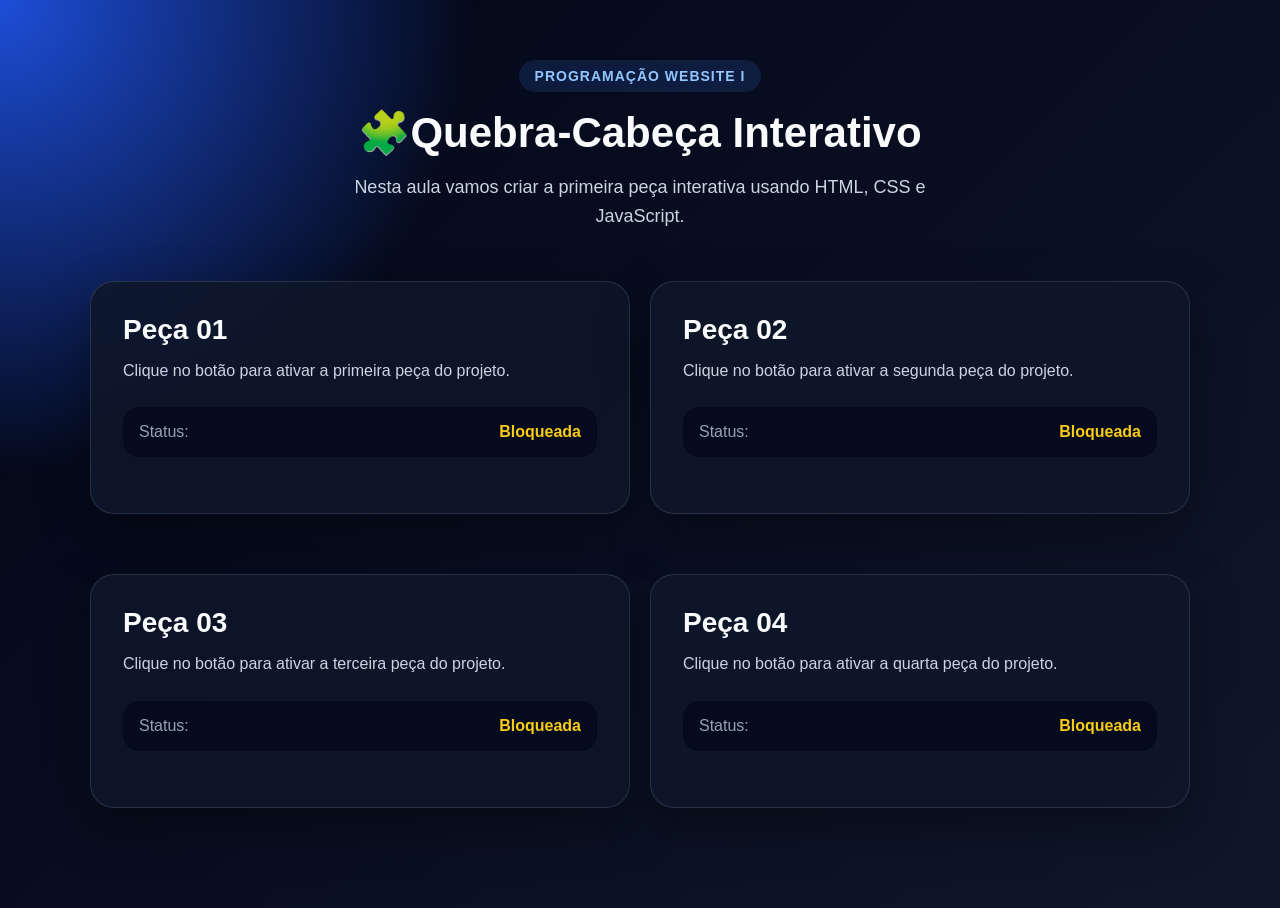
==== index.html @ a32e6066 "Atualizando tudo" ====
<!DOCTYPE html>
<html lang="pt-BR">
<head>
  <!-- Define o padrão de caracteres da página -->
  <meta charset="UTF-8">

  <!-- Deixa a página adaptável para celular e computador -->
  <meta name="viewport" content="width=device-width, initial-scale=1.0">

  <!-- Título que aparece na aba do navegador -->
  <title>Quebra-Cabeça Interativo</title>

  <!-- Conecta o arquivo CSS ao HTML -->
  <link rel="stylesheet" href="css/style.css">
</head>
<body>

  <!-- Área principal da página -->
  <main class="container">

    <!-- Cabeçalho da página -->
    <header class="hero">
      <p class="tag">Programação Website I</p>

      <h1>🧩Quebra-Cabeça Interativo</h1>

      <p class="descricao">
        Nesta aula vamos criar a primeira peça interativa usando HTML, CSS e JavaScript.
      </p>
    </header>
    
  <!-- Organização dos sections um do lado do outro--> 
<div class="Organizar">
  
  <!-- Área onde ficará o projeto -->
  <section class="area-projeto">
    
    <!-- Card com informações -->    
    <div id = "peca1" class="card-info">
      <h2>Peça 01</h2>

      <p id = "textoPeca1">Clique no botão para ativar a primeira peça do projeto.</p>
      
      <!-- Área que mostra o status da peça -->
      <div class="status-box">
        <span>Status:</span>
        <strong id="statusTexto1">Bloqueada</strong>
      </div>

    </div>

  </section>
  
  <!-- Área onde ficará o projeto -->
  <section class="area-projeto">

    <!-- Card com informações -->     
    <div class="card-info">
      <h2>Peça 02</h2>

      <p>Clique no botão para ativar a segunda peça do projeto.</p>

      <!-- Área que mostra o status da peça -->
      <div class="status-box">
        <span>Status:</span>
        <strong id="statusTexto2">Bloqueada</strong>
      </div>

    </div>

  </section>

  <!-- Área onde ficará o projeto -->
  <section class="area-projeto">

    <!-- Card com informações -->    
    <div class="card-info">
      <h2>Peça 03</h2>

      <p>Clique no botão para ativar a terceira peça do projeto.</p>

      <!-- Área que mostra o status da peça -->
      <div class="status-box">
        <span>Status:</span>
        <strong id="statusTexto3">Bloqueada</strong>
      </div>

    </div>

  </section>

  <!-- Área onde ficará o projeto -->
  <section class="area-projeto">

    <!-- Card com informações --> 
    <div class="card-info">
      <h2>Peça 04</h2>

      <p>Clique no botão para ativar a quarta peça do projeto.</p>
    
      <!-- Área que mostra o status da peça -->
      <div class="status-box">
        <span>Status:</span>
        <strong id="statusTexto4">Bloqueada</strong>
      </div>
    </div>
  </section>

</div>

  </main>

  <!-- Conecta o JavaScript ao HTML -->
  <script src="js/script.js"></script>
</body>
</html>
---- css/style.css ----
/* Remove margens e espaçamentos padrões dos navegadores */
* {
  margin: 0;
  padding: 0;
  box-sizing: border-box;
}

/* Estiliza o corpo da página */
body {
  min-height: 100vh;
  font-family: Arial, Helvetica, sans-serif;
  background:
    radial-gradient(circle at top left, #1d4ed8, transparent 30%),
    linear-gradient(135deg, #020617, #0f172a);
  color: #f8fafc;
}
/* Define largura máxima do conteúdo */
.container {
  width: 90%;
  max-width: 1100px;
  margin: 0 auto;
  padding: 60px 0;
}

.Organizar {
  display: grid;
  grid-template-columns: 1fr 1fr; /* 2 colunas */
  gap: 20px;
}

/* Centraliza o cabeçalho */
.hero {
  text-align: center;
  margin-bottom: 50px;
}

/* Estiliza a etiqueta superior */
.tag {
  display: inline-block;
  padding: 8px 16px;
  margin-bottom: 16px;
  border-radius: 999px;
  background-color: rgba(59, 130, 246, 0.15);
  color: #93c5fd;
  font-size: 14px;
  font-weight: bold;
  letter-spacing: 1px;
  text-transform: uppercase;
}

/* Estiliza o título principal */
.hero h1 {
  font-size: 42px;
  margin-bottom: 16px;
}

/* Estiliza o parágrafo de descrição */
.descricao {
  max-width: 650px;
  margin: 0 auto;
  color: #cbd5e1;
  font-size: 18px;
  line-height: 1.6;
}

/* Divide a área do projeto em duas colunas */
.area-projeto {
  flex: 1;
  gap: 32px;
  align-items: center;
}

/* Estiliza o card de informações */
.card-info {
  background-color: rgba(15, 23, 42, 0.85);
  border: 1px solid rgba(148, 163, 184, 0.2);
  border-radius: 24px;
  padding: 32px;
  box-shadow: 0 20px 50px rgba(0, 0, 0, 0.35);
  margin-bottom: 40px;
}

/* Estiliza o título do card */
.card-info h2 {
  font-size: 28px;
  margin-bottom: 12px;
}

/* Estiliza o texto do card */
.card-info p {
  color: #cbd5e1;
  line-height: 1.6;
  margin-bottom: 24px;
}

/* Estiliza a caixa de status */
.status-box {
  display: flex;
  justify-content: space-between;
  align-items: center;
  background-color: rgba(2, 6, 23, 0.7);
  border-radius: 16px;
  padding: 16px;
  margin-bottom: 24px;
  flex: 1;
}

/* Estiliza o texto "Status:" */
.status-box span {
  color: #94a3b8;
}

/* Estiliza o texto do status */
.status-box strong {
  color: #facc15;
}

/* Estiliza o botão principal */
.btn-principal {
  width: 100%;
  padding: 15px 20px;
  border: none;
  border-radius: 16px;
  background: linear-gradient(135deg, #2563eb, #7c3aed);
  color: white;
  font-size: 16px;
  font-weight: bold;
  cursor: pointer;
  transition: 0.3s;
}

/* Efeito quando passa o mouse no botão */
.btn-principal:hover {
  transform: translateY(-3px);
  box-shadow: 0 12px 30px rgba(37, 99, 235, 0.35);
}

/* Estiliza a peça do quebra-cabeça */
.peca {
  min-height: 340px;
  border-radius: 32px;
  display: flex;
  justify-content: center;
  align-items: center;
  transition: 0.4s;
  overflow: hidden;
  margin-bottom: 30px;
}

/* Cria um brilho visual na peça */
.peca::before {
  content: "";
  position: absolute;
  inset: 0;
  background: linear-gradient(135deg, transparent, rgba(255, 255, 255, 0.15));
}

/* Organiza o conteúdo interno da peça */
.peca-conteudo {
  position: relative;
  text-align: center;
  padding: 30px;
}

/* Estiliza o ícone da peça */
.icone {
  display: block;
  font-size: 70px;
  margin-bottom: 20px;
}

/* Estiliza o título da peça */
.peca h3 {
  font-size: 30px;
  margin-bottom: 12px;
}

/* Estiliza o texto da peça */
.peca p {
  color: #e2e8f0;
  font-size: 18px;
}

/* Estado inicial da peça */
.bloqueada {
  background: linear-gradient(135deg, #334155, #0f172a);
  border: 2px solid rgba(148, 163, 184, 0.2);
  filter: grayscale(40%);
}

/* Estado ativado da peça */
.ativa {
  background: linear-gradient(135deg, #16a34a, #22c55e);
  border: 2px solid rgba(187, 247, 208, 0.6);
  box-shadow: 0 25px 60px rgba(34, 197, 94, 0.35);
  transform: scale(1.03);
}

/* Altera a cor do título quando a peça está ativa */
.ativa h3 {
  color: #ffffff;
}

/* Adaptação para telas menores */
@media (max-width: 800px) {
  .area-projeto {
    grid-template-columns: 1fr;
  }

  .hero h1 {
    font-size: 32px;
  }
}
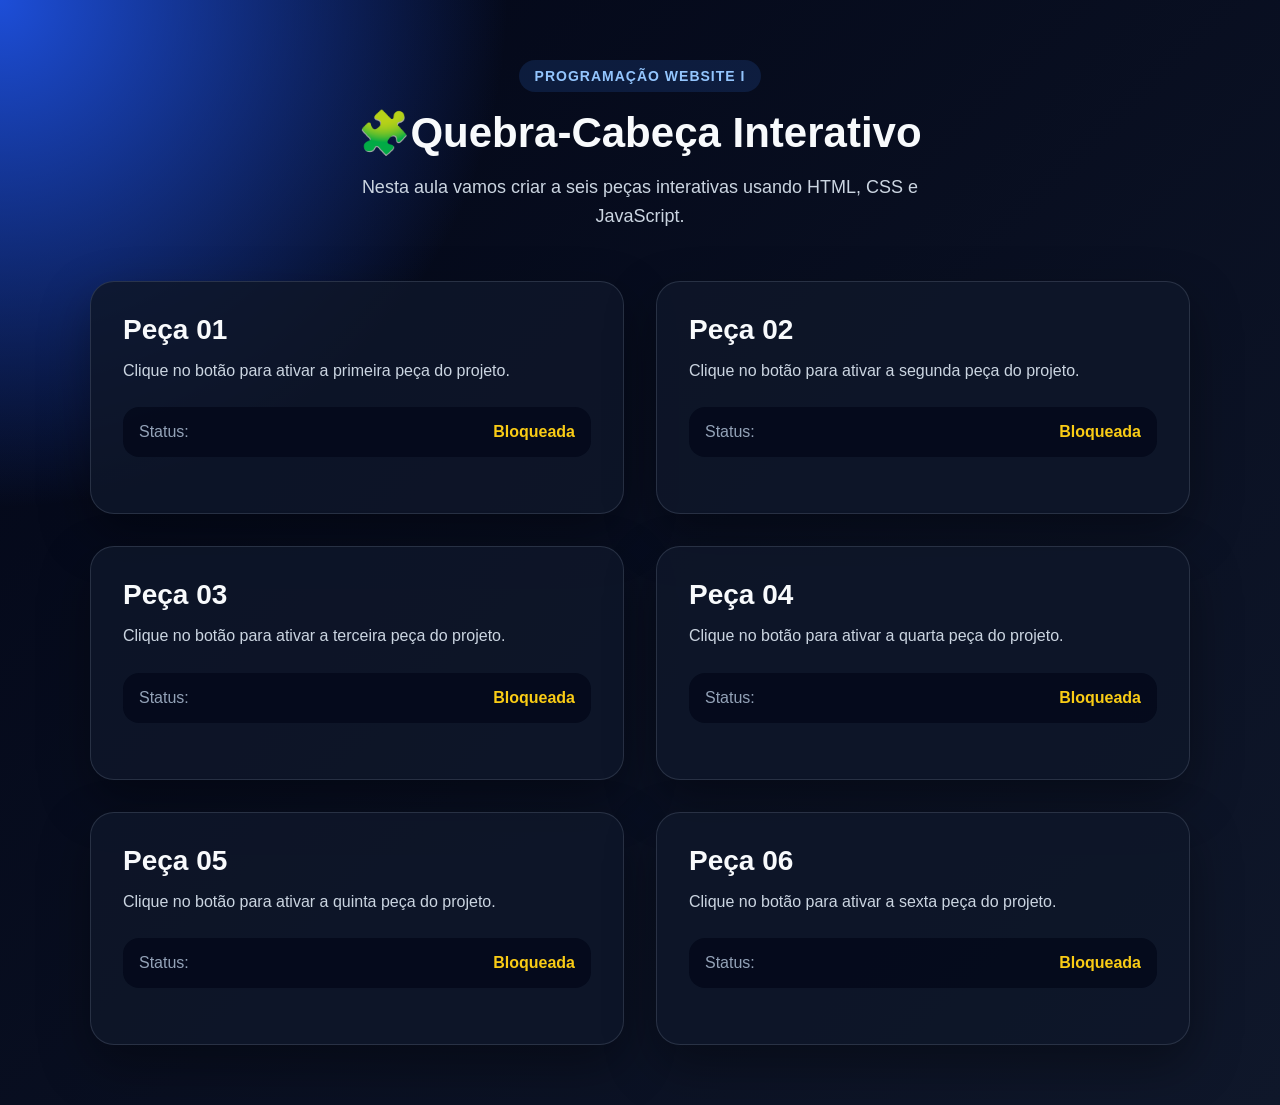
==== commit 4f647f3f: "Arrumando erros e adicionando informações importantes" ====
--- a/index.html
+++ b/index.html
@@ -25,23 +25,20 @@
       <h1>🧩Quebra-Cabeça Interativo</h1>
 
       <p class="descricao">
-        Nesta aula vamos criar a primeira peça interativa usando HTML, CSS e JavaScript.
+        Nesta aula vamos criar a seis peças interativas usando HTML, CSS e JavaScript.
       </p>
     </header>
+  
+   <!-- Área onde ficará o projeto -->
+   <section class="area-projeto">
     
-  <!-- Organização dos sections um do lado do outro--> 
-<div class="Organizar">
-  
-  <!-- Área onde ficará o projeto -->
-  <section class="area-projeto">
-    
-    <!-- Card com informações -->    
+    <!-- Peca 1 com informações -->    
     <div id = "peca1" class="card-info">
       <h2>Peça 01</h2>
 
       <p id = "textoPeca1">Clique no botão para ativar a primeira peça do projeto.</p>
       
-      <!-- Área que mostra o status da peça -->
+      <!-- Área que mostra o status da peça 1 -->
       <div class="status-box">
         <span>Status:</span>
         <strong id="statusTexto1">Bloqueada</strong>
@@ -49,18 +46,13 @@
 
     </div>
 
-  </section>
-  
-  <!-- Área onde ficará o projeto -->
-  <section class="area-projeto">
-
-    <!-- Card com informações -->     
+    <!-- Peça 2 com informações -->     
     <div class="card-info">
       <h2>Peça 02</h2>
 
       <p>Clique no botão para ativar a segunda peça do projeto.</p>
 
-      <!-- Área que mostra o status da peça -->
+      <!-- Área que mostra o status da peça 2 -->
       <div class="status-box">
         <span>Status:</span>
         <strong id="statusTexto2">Bloqueada</strong>
@@ -68,18 +60,13 @@
 
     </div>
 
-  </section>
-
-  <!-- Área onde ficará o projeto -->
-  <section class="area-projeto">
-
-    <!-- Card com informações -->    
+    <!-- Peça 3 com informações -->    
     <div class="card-info">
       <h2>Peça 03</h2>
 
       <p>Clique no botão para ativar a terceira peça do projeto.</p>
 
-      <!-- Área que mostra o status da peça -->
+      <!-- Área que mostra o status da peça 3 -->
       <div class="status-box">
         <span>Status:</span>
         <strong id="statusTexto3">Bloqueada</strong>
@@ -87,26 +74,46 @@
 
     </div>
 
-  </section>
-
-  <!-- Área onde ficará o projeto -->
-  <section class="area-projeto">
-
-    <!-- Card com informações --> 
+    <!-- peça 4 com informações --> 
     <div class="card-info">
       <h2>Peça 04</h2>
 
       <p>Clique no botão para ativar a quarta peça do projeto.</p>
     
-      <!-- Área que mostra o status da peça -->
+      <!-- Área que mostra o status da peça 4 -->
       <div class="status-box">
         <span>Status:</span>
         <strong id="statusTexto4">Bloqueada</strong>
       </div>
     </div>
+
+    <!-- peça 5 com informações --> 
+    <div class="card-info">
+      <h2>Peça 05</h2>
+
+      <p>Clique no botão para ativar a quinta peça do projeto.</p>
+    
+      <!-- Área que mostra o status da peça 5 -->
+      <div class="status-box">
+        <span>Status:</span>
+        <strong id="statusTexto5">Bloqueada</strong>
+      </div>
+    </div>
+    
+    <!-- peça 6 com informações --> 
+    <div class="card-info">
+      <h2>Peça 06</h2>
+
+      <p>Clique no botão para ativar a sexta peça do projeto.</p>
+    
+      <!-- Área que mostra o status da peça 6 -->
+      <div class="status-box">
+        <span>Status:</span>
+        <strong id="statusTexto6">Bloqueada</strong>
+      </div>
+    </div>    
+
   </section>
-
-</div>
 
   </main>
 
--- a/css/style.css
+++ b/css/style.css
@@ -65,9 +65,11 @@
 
 /* Divide a área do projeto em duas colunas */
 .area-projeto {
-  flex: 1;
   gap: 32px;
   align-items: center;
+  display: grid;
+  grid-template-columns: 1fr 1fr;
+
 }
 
 /* Estiliza o card de informações */
@@ -77,7 +79,6 @@
   border-radius: 24px;
   padding: 32px;
   box-shadow: 0 20px 50px rgba(0, 0, 0, 0.35);
-  margin-bottom: 40px;
 }
 
 /* Estiliza o título do card */
@@ -115,46 +116,6 @@
   color: #facc15;
 }
 
-/* Estiliza o botão principal */
-.btn-principal {
-  width: 100%;
-  padding: 15px 20px;
-  border: none;
-  border-radius: 16px;
-  background: linear-gradient(135deg, #2563eb, #7c3aed);
-  color: white;
-  font-size: 16px;
-  font-weight: bold;
-  cursor: pointer;
-  transition: 0.3s;
-}
-
-/* Efeito quando passa o mouse no botão */
-.btn-principal:hover {
-  transform: translateY(-3px);
-  box-shadow: 0 12px 30px rgba(37, 99, 235, 0.35);
-}
-
-/* Estiliza a peça do quebra-cabeça */
-.peca {
-  min-height: 340px;
-  border-radius: 32px;
-  display: flex;
-  justify-content: center;
-  align-items: center;
-  transition: 0.4s;
-  overflow: hidden;
-  margin-bottom: 30px;
-}
-
-/* Cria um brilho visual na peça */
-.peca::before {
-  content: "";
-  position: absolute;
-  inset: 0;
-  background: linear-gradient(135deg, transparent, rgba(255, 255, 255, 0.15));
-}
-
 /* Organiza o conteúdo interno da peça */
 .peca-conteudo {
   position: relative;
@@ -181,6 +142,7 @@
   font-size: 18px;
 }
 
+/* ---Ativado pelo Script--- */
 /* Estado inicial da peça */
 .bloqueada {
   background: linear-gradient(135deg, #334155, #0f172a);
@@ -196,11 +158,6 @@
   transform: scale(1.03);
 }
 
-/* Altera a cor do título quando a peça está ativa */
-.ativa h3 {
-  color: #ffffff;
-}
-
 /* Adaptação para telas menores */
 @media (max-width: 800px) {
   .area-projeto {
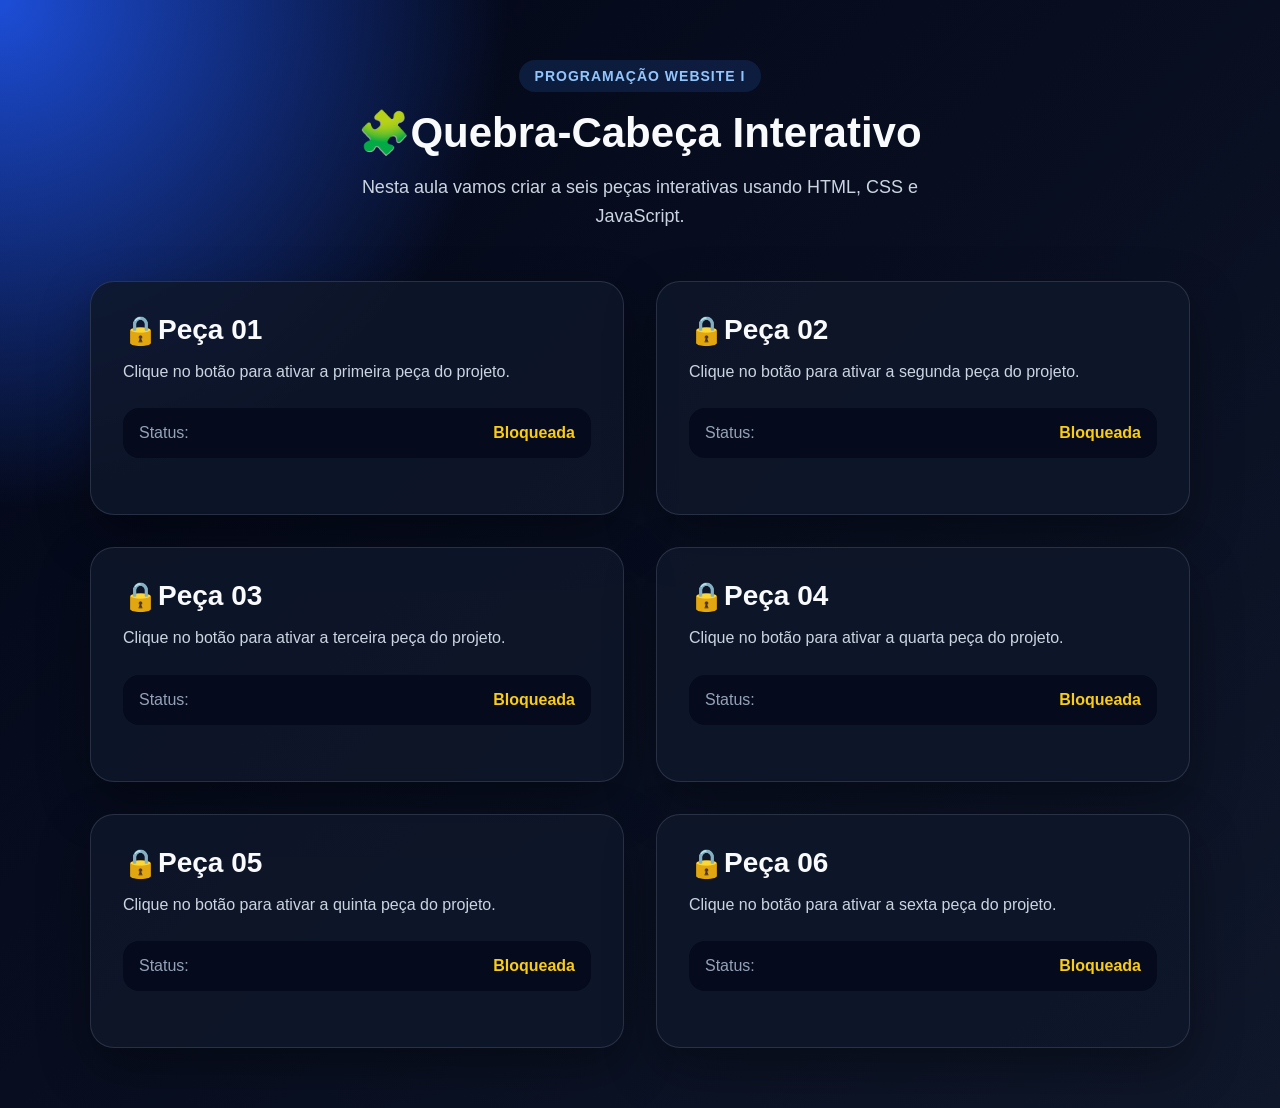
==== commit 923d0a7b: "Quase finalizado, apenas falta adicionar a função da peça 5 e 4, e possivelmente alguns erros" ====
--- a/index.html
+++ b/index.html
@@ -34,82 +34,100 @@
     
     <!-- Peca 1 com informações -->    
     <div id = "peca1" class="card-info">
-      <h2>Peça 01</h2>
+      <div class = "tituloPeca">
+        <h2  id = "iconePeca1" class = "iconePeca">🔒</h2>
+        <h2>Peça 01</h2>
+      </div>
 
       <p id = "textoPeca1">Clique no botão para ativar a primeira peça do projeto.</p>
       
       <!-- Área que mostra o status da peça 1 -->
       <div class="status-box">
         <span>Status:</span>
-        <strong id="statusTexto1">Bloqueada</strong>
+        <strong>Bloqueada</strong>
       </div>
 
     </div>
 
     <!-- Peça 2 com informações -->     
-    <div class="card-info">
-      <h2>Peça 02</h2>
+    <div id = "peca2" class="card-info">
+      <div class = "tituloPeca">
+        <h2 id = "iconePeca2" class = "iconePeca">🔒</h2>      
+        <h2>Peça 02</h2>
+      </div>
 
-      <p>Clique no botão para ativar a segunda peça do projeto.</p>
+      <p id = "textoPeca2">Clique no botão para ativar a segunda peça do projeto.</p>
 
       <!-- Área que mostra o status da peça 2 -->
       <div class="status-box">
         <span>Status:</span>
-        <strong id="statusTexto2">Bloqueada</strong>
+        <strong>Bloqueada</strong>
       </div>
 
     </div>
 
     <!-- Peça 3 com informações -->    
-    <div class="card-info">
-      <h2>Peça 03</h2>
+    <div id = "peca3" class="card-info">
+      <div class = "tituloPeca">
+        <h2 id = "iconePeca3" class = "iconePeca">🔒</h2>      
+        <h2>Peça 03</h2>
+      </div>
 
-      <p>Clique no botão para ativar a terceira peça do projeto.</p>
+      <p id = "textoPeca3">Clique no botão para ativar a terceira peça do projeto.</p>
 
       <!-- Área que mostra o status da peça 3 -->
       <div class="status-box">
         <span>Status:</span>
-        <strong id="statusTexto3">Bloqueada</strong>
+        <strong>Bloqueada</strong>
       </div>
 
     </div>
 
     <!-- peça 4 com informações --> 
-    <div class="card-info">
-      <h2>Peça 04</h2>
+    <div id = "peca4" class="card-info">
+      <div class = "tituloPeca">
+        <h2 id = "iconePeca4" class = "iconePeca">🔒</h2>      
+        <h2>Peça 04</h2>
+      </div>
 
-      <p>Clique no botão para ativar a quarta peça do projeto.</p>
+      <p id = "textoPeca4">Clique no botão para ativar a quarta peça do projeto.</p>
     
       <!-- Área que mostra o status da peça 4 -->
       <div class="status-box">
         <span>Status:</span>
-        <strong id="statusTexto4">Bloqueada</strong>
+        <strong>Bloqueada</strong>
       </div>
     </div>
 
     <!-- peça 5 com informações --> 
-    <div class="card-info">
-      <h2>Peça 05</h2>
+    <div id = "peca5" class="card-info">
+      <div class = "tituloPeca">
+        <h2 id = "iconePeca5" class = "iconePeca">🔒</h2>      
+        <h2>Peça 05</h2>
+      </div>        
 
-      <p>Clique no botão para ativar a quinta peça do projeto.</p>
+      <p id = "textoPeca5">Clique no botão para ativar a quinta peça do projeto.</p>
     
       <!-- Área que mostra o status da peça 5 -->
       <div class="status-box">
         <span>Status:</span>
-        <strong id="statusTexto5">Bloqueada</strong>
+        <strong>Bloqueada</strong>
       </div>
     </div>
     
     <!-- peça 6 com informações --> 
-    <div class="card-info">
-      <h2>Peça 06</h2>
+    <div id = "peca6" class="card-info">
+      <div class = "tituloPeca">
+        <h2 id = "iconePeca6" class = "iconePeca">🔒</h2>      
+        <h2>Peça 06</h2>
+      </div>
 
-      <p>Clique no botão para ativar a sexta peça do projeto.</p>
+      <p id = "textoPeca6">Clique no botão para ativar a sexta peça do projeto.</p>
     
       <!-- Área que mostra o status da peça 6 -->
       <div class="status-box">
         <span>Status:</span>
-        <strong id="statusTexto6">Bloqueada</strong>
+        <strong>Bloqueada</strong>
       </div>
     </div>    
 
--- a/css/style.css
+++ b/css/style.css
@@ -94,6 +94,12 @@
   margin-bottom: 24px;
 }
 
+/* Faz o titulo ficar ao lado do icone*/
+.tituloPeca{
+  display: flex;
+  align-items: stretch;
+}
+
 /* Estiliza a caixa de status */
 .status-box {
   display: flex;
@@ -143,12 +149,6 @@
 }
 
 /* ---Ativado pelo Script--- */
-/* Estado inicial da peça */
-.bloqueada {
-  background: linear-gradient(135deg, #334155, #0f172a);
-  border: 2px solid rgba(148, 163, 184, 0.2);
-  filter: grayscale(40%);
-}
 
 /* Estado ativado da peça */
 .ativa {
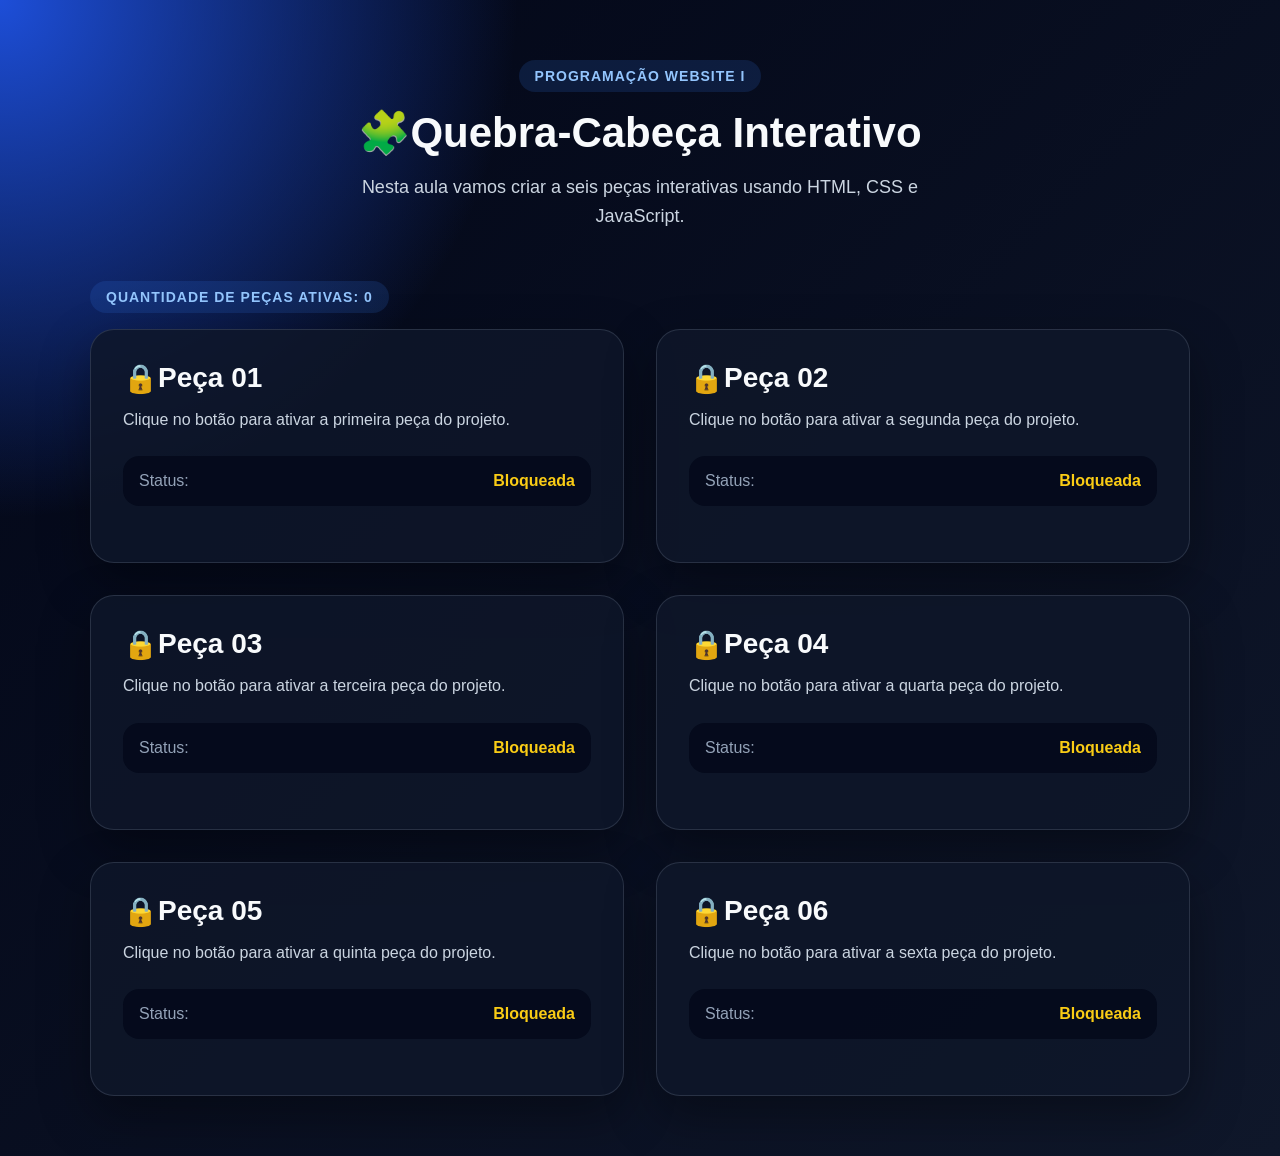
==== commit 533c50b5: "Finalizado" ====
--- a/index.html
+++ b/index.html
@@ -28,10 +28,12 @@
         Nesta aula vamos criar a seis peças interativas usando HTML, CSS e JavaScript.
       </p>
     </header>
-  
+
+   <!-- Contador de peças ativadas no momento -->    
+    <p id = "Contador" class="tag">Quantidade de peças ativas: 0</p>
+
    <!-- Área onde ficará o projeto -->
    <section class="area-projeto">
-    
     <!-- Peca 1 com informações -->    
     <div id = "peca1" class="card-info">
       <div class = "tituloPeca">
@@ -119,14 +121,14 @@
     <div id = "peca6" class="card-info">
       <div class = "tituloPeca">
         <h2 id = "iconePeca6" class = "iconePeca">🔒</h2>      
-        <h2>Peça 06</h2>
+        <h2 id = "EasterEgg2">Peça 06</h2>
       </div>
 
       <p id = "textoPeca6">Clique no botão para ativar a sexta peça do projeto.</p>
     
       <!-- Área que mostra o status da peça 6 -->
       <div class="status-box">
-        <span>Status:</span>
+        <span id = "EasterEgg">Status:</span>
         <strong>Bloqueada</strong>
       </div>
     </div>    
--- a/css/style.css
+++ b/css/style.css
@@ -14,18 +14,13 @@
     linear-gradient(135deg, #020617, #0f172a);
   color: #f8fafc;
 }
+
 /* Define largura máxima do conteúdo */
 .container {
   width: 90%;
   max-width: 1100px;
   margin: 0 auto;
   padding: 60px 0;
-}
-
-.Organizar {
-  display: grid;
-  grid-template-columns: 1fr 1fr; /* 2 colunas */
-  gap: 20px;
 }
 
 /* Centraliza o cabeçalho */
@@ -129,23 +124,9 @@
   padding: 30px;
 }
 
-/* Estiliza o ícone da peça */
-.icone {
-  display: block;
-  font-size: 70px;
-  margin-bottom: 20px;
-}
-
-/* Estiliza o título da peça */
-.peca h3 {
-  font-size: 30px;
-  margin-bottom: 12px;
-}
-
-/* Estiliza o texto da peça */
-.peca p {
-  color: #e2e8f0;
-  font-size: 18px;
+/* adição de hover */
+.card-info:hover{
+  transform: scale(1.05);
 }
 
 /* ---Ativado pelo Script--- */
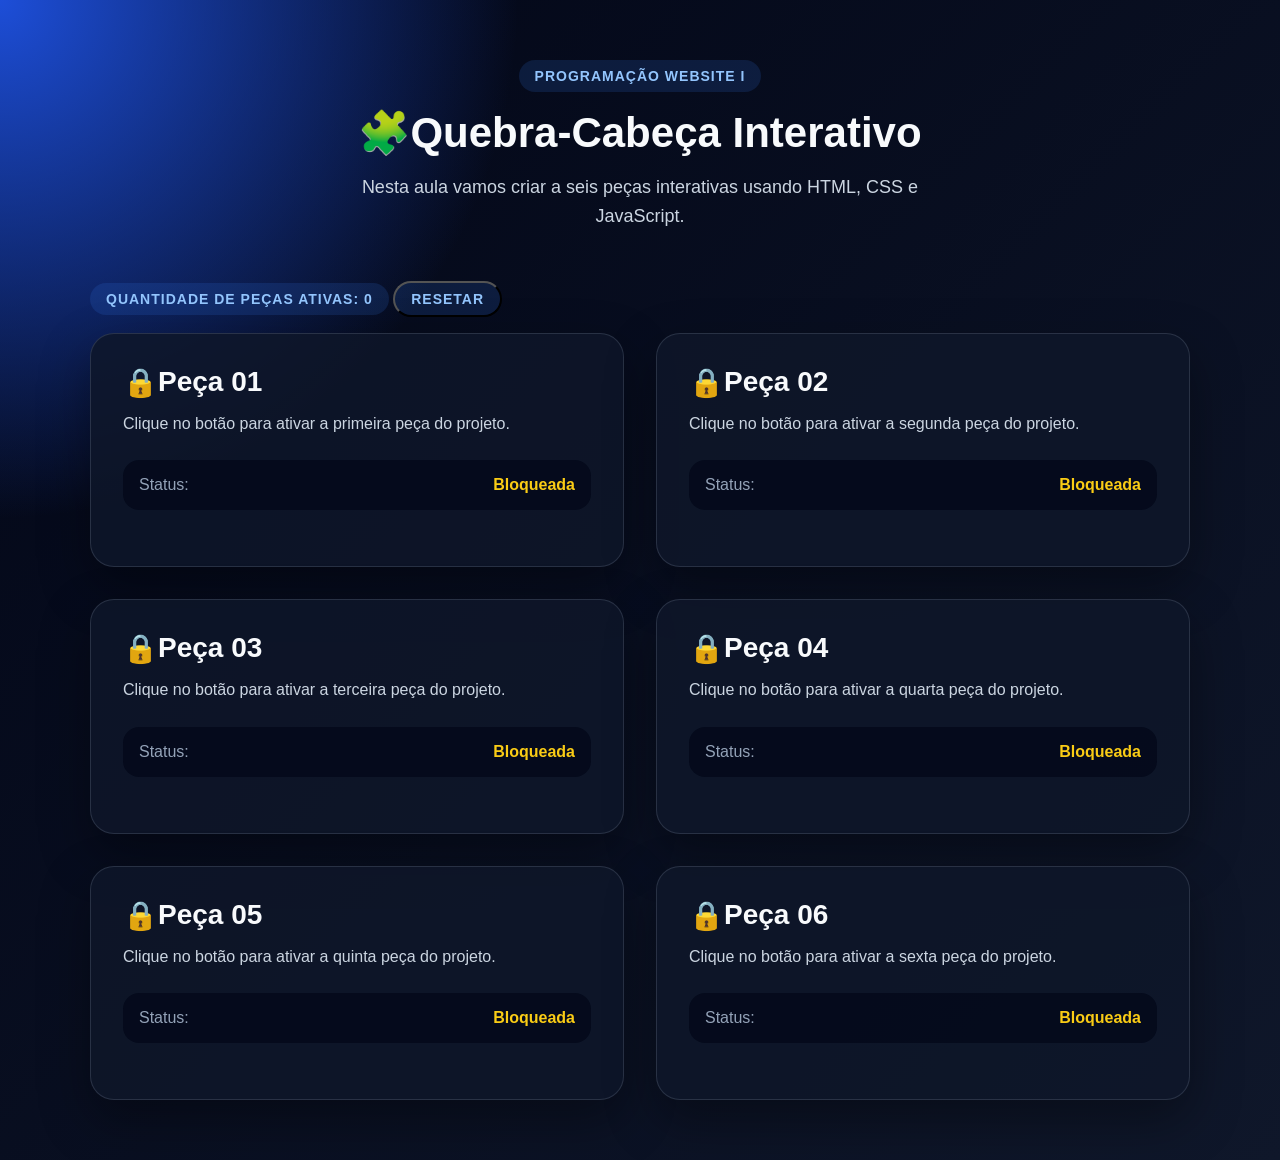
==== commit dd2a5f60: "em desenvolvimento" ====
--- a/index.html
+++ b/index.html
@@ -31,6 +31,8 @@
 
    <!-- Contador de peças ativadas no momento -->    
     <p id = "Contador" class="tag">Quantidade de peças ativas: 0</p>
+
+    <button class = "tag" onclick="resetarJogo()">Resetar</button>
 
    <!-- Área onde ficará o projeto -->
    <section class="area-projeto">
@@ -133,7 +135,7 @@
       </div>
     </div>    
 
-  </section>
+  </section>  
 
   </main>
 
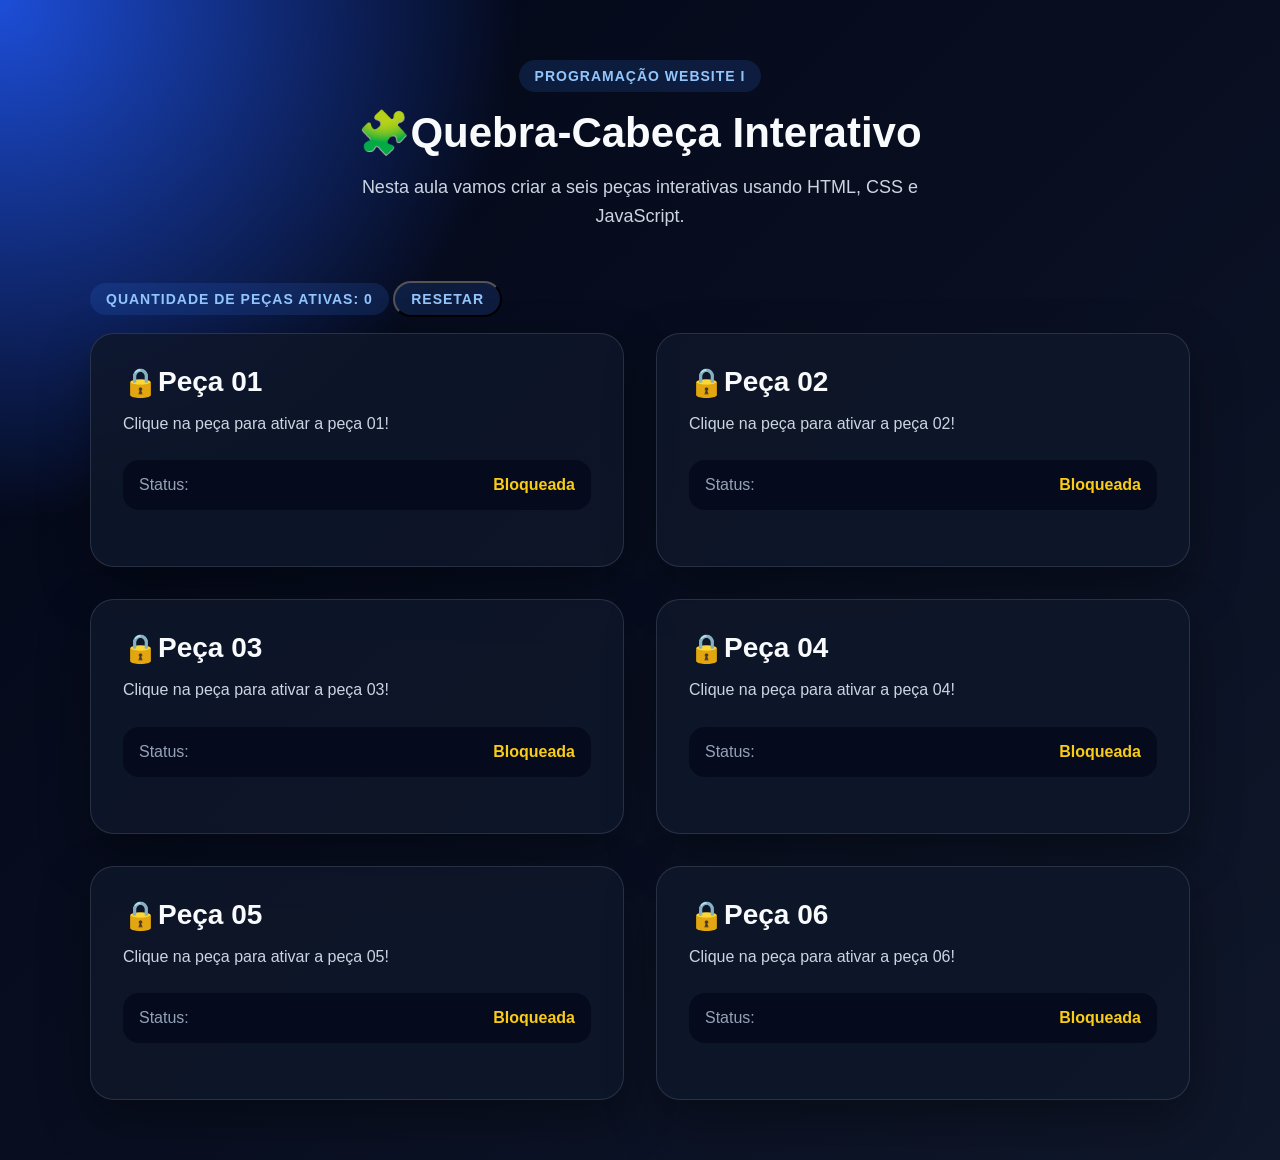
==== commit 800ab5d0: "Melhorando alguns detalhes" ====
--- a/index.html
+++ b/index.html
@@ -43,7 +43,7 @@
         <h2>Peça 01</h2>
       </div>
 
-      <p id = "textoPeca1">Clique no botão para ativar a primeira peça do projeto.</p>
+      <p id = "textoPeca1">Clique na peça para ativar a peça 01!</p>
       
       <!-- Área que mostra o status da peça 1 -->
       <div class="status-box">
@@ -60,7 +60,7 @@
         <h2>Peça 02</h2>
       </div>
 
-      <p id = "textoPeca2">Clique no botão para ativar a segunda peça do projeto.</p>
+      <p id = "textoPeca2">Clique na peça para ativar a peça 02!</p>
 
       <!-- Área que mostra o status da peça 2 -->
       <div class="status-box">
@@ -77,7 +77,7 @@
         <h2>Peça 03</h2>
       </div>
 
-      <p id = "textoPeca3">Clique no botão para ativar a terceira peça do projeto.</p>
+      <p id = "textoPeca3">Clique na peça para ativar a peça 03!</p>
 
       <!-- Área que mostra o status da peça 3 -->
       <div class="status-box">
@@ -94,7 +94,7 @@
         <h2>Peça 04</h2>
       </div>
 
-      <p id = "textoPeca4">Clique no botão para ativar a quarta peça do projeto.</p>
+      <p id = "textoPeca4">Clique na peça para ativar a peça 04!</p>
     
       <!-- Área que mostra o status da peça 4 -->
       <div class="status-box">
@@ -110,7 +110,7 @@
         <h2>Peça 05</h2>
       </div>        
 
-      <p id = "textoPeca5">Clique no botão para ativar a quinta peça do projeto.</p>
+      <p id = "textoPeca5">Clique na peça para ativar a peça 05!</p>
     
       <!-- Área que mostra o status da peça 5 -->
       <div class="status-box">
@@ -126,7 +126,7 @@
         <h2 id = "EasterEgg2">Peça 06</h2>
       </div>
 
-      <p id = "textoPeca6">Clique no botão para ativar a sexta peça do projeto.</p>
+      <p id = "textoPeca6">Clique na peça para ativar a peça 06!</p>
     
       <!-- Área que mostra o status da peça 6 -->
       <div class="status-box">
